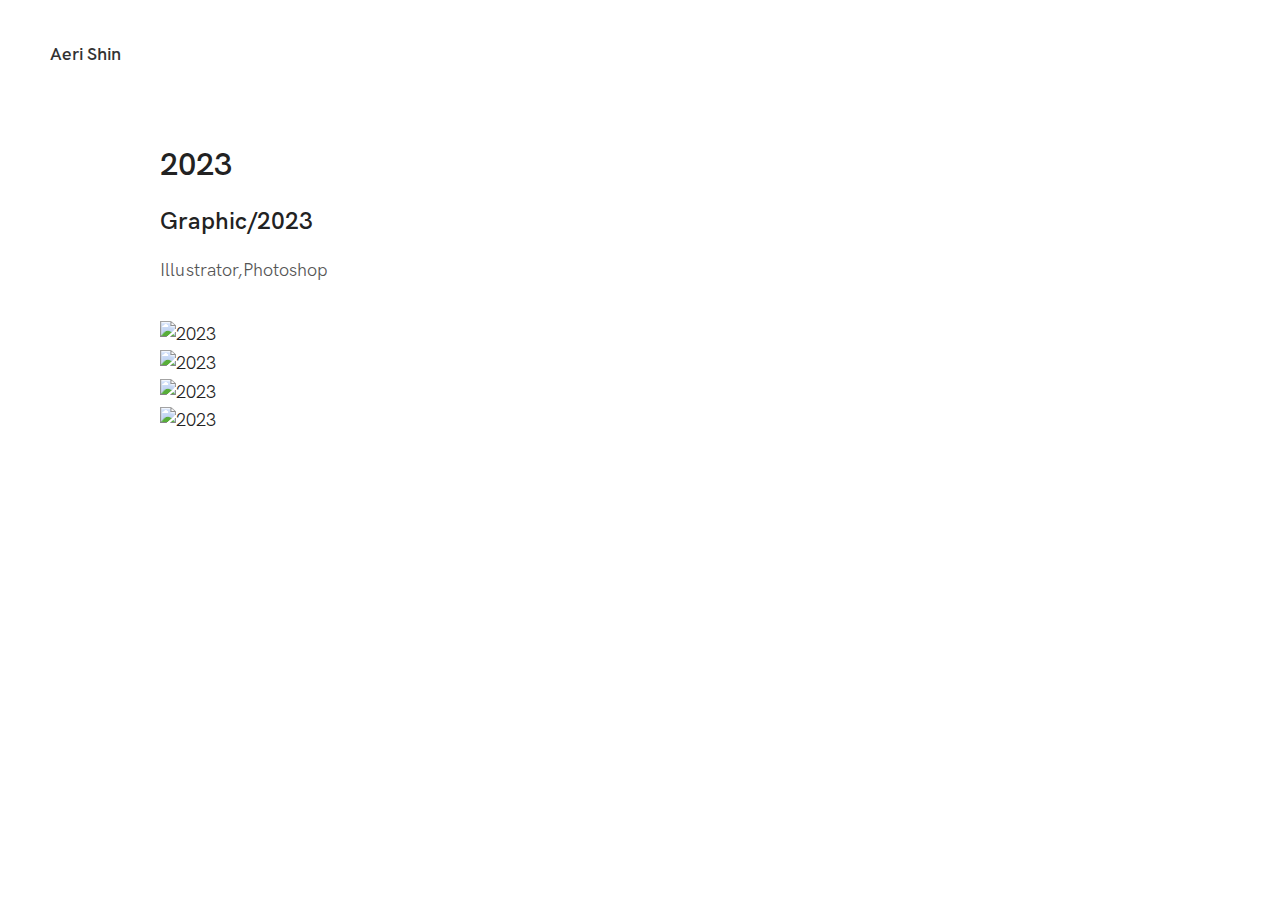
==== 2023.html @ 34d68b78 "Add files via upload" ====
<!doctype html>
<html class="no-js" lang="en">
    <head>
        <meta charset="utf-8">
        <meta http-equiv="x-ua-compatible" content="ie=edge">
        <title>비울수록 채워지는 &ndash; 2021</title>
        <meta name="description" content="Designer focused on UI/UX design, visual design and prototyping.">
        <meta name="viewport" content="width=device-width, initial-scale=1">

        <link rel="apple-touch-icon" sizes="180x180" href="./images/favicon.ico">
        <link rel="icon" type="image/png" sizes="32x32" href="./images/favicon.ico">
        <link rel="icon" type="image/png" sizes="16x16" href="./images/favicon.ico">
        <meta name="theme-color" content="#2f89fc">

        <link rel="stylesheet" href="./css/font.css">
        <link rel="stylesheet" href="./css/normalize.css">
        <link rel="stylesheet" href="./css/skeleton.css">
        <link rel="stylesheet" href="./css/main.css">

        <script>
            (function(h,o,t,j,a,r){
                h.hj=h.hj||function(){(h.hj.q=h.hj.q||[]).push(arguments)};
                h._hjSettings={hjid:969614,hjsv:6};
                a=o.getElementsByTagName('head')[0];
                r=o.createElement('script');r.async=1;
                r.src=t+h._hjSettings.hjid+j+h._hjSettings.hjsv;
                a.appendChild(r);
            })(window,document,'https://static.hotjar.com/c/hotjar-','.js?sv=');
        </script>
    </head>
    <body>

        <nav class="navbar clearfix">
            <h1 class="logo"><a href="./index.html">Aeri Shin</a></h1>
            <ul class="nav">
            </ul>
            <a class="nav-toggle" href="javascript:void(0)"><span class="nav-icon"></span></a>
        </nav>

        <section class="work-header">
            <div class="container container-l">
                    <div class="twelve columns">
                        <h2>2023</h2>
                        <h3>Graphic/2023</h3>
                        <p>Illustrator,Photoshop</p>
                    </div>
                </div>
            </div>
        </section>



            <div class="container container-l">
                <div class="row">
                    <div class="twelve columns">
                        <img class="image" src="images/2023_1.jpg" alt="2023">
                    </div>
                </div>
            </div>
            <div class="container container-l">
                <div class="row">
                    <div class="twelve columns">
                        <img class="image" src="images/2023_2.jpg" alt="2023">
                    </div>
                </div>
            </div>
            <div class="container container-l">
                <div class="row">
                    <div class="twelve columns">
                        <img class="image" src="images/2023_3.jpg" alt="2023">
                    </div>
                </div>
            </div>
            <div class="container container-l">
                <div class="row">
                    <div class="twelve columns">
                        <img class="image" src="images/2023_4.jpg" alt="2023">
                    </div>
                </div>
            </div>

        </main>

        <footer class="footer">
            <div class="container">
            </div>
        </footer>
        <script src="https://ajax.googleapis.com/ajax/libs/jquery/3.2.1/jquery.min.js"></script>
        <script src="js/main.js"></script>
        </html>
---- css/font.css ----
@font-face {
    font-family: 'HK Grotesk';
    src: url('../fonts/HKGrotesk-Regular.woff2') format('woff2'),
    url('../fonts/HKGrotesk-Regular.woff') format('woff');
    font-weight: normal;
    font-style: normal;
}

@font-face {
    font-family: 'HK Grotesk';
    src: url('../fonts/HKGrotesk-SemiBold.woff2') format('woff2'),
    url('../fonts/HKGrotesk-SemiBold.woff') format('woff');
    font-weight: 600;
    font-style: normal;
}

@font-face {
    font-family: 'HK Grotesk';
    src: url('../fonts/HKGrotesk-Italic.woff2') format('woff2'),
    url('../fonts/HKGrotesk-Italic.woff') format('woff');
    font-weight: normal;
    font-style: italic;
}
---- css/skeleton.css ----
/*
* Skeleton V2.0.4
* Copyright 2014, Dave Gamache
* www.getskeleton.com
* Free to use under the MIT license.
* http://www.opensource.org/licenses/mit-license.php
* 12/29/2014
*/


/* Table of contents
––––––––––––––––––––––––––––––––––––––––––––––––––
- Grid
- Base Styles
- Typography
- Links
- Buttons
- Forms
- Lists
- Code
- Tables
- Spacing
- Utilities
- Clearing
- Media Queries
*/


/* Grid
–––––––––––––––––––––––––––––––––––––––––––––––––– */
.container {
  position: relative;
  width: 100%;
  max-width: 700px;
  margin: 0 auto;
  padding: 0 20px;
  box-sizing: border-box; }
.column,
.columns {
  width: 100%;
  float: left;
  box-sizing: border-box; }

/* For devices larger than 400px */
@media (min-width: 400px) {
  /* .container {
    width: 85%;
    padding: 0; } */
}

/* For devices larger than 550px */
@media (min-width: 550px) {
  /* .container {
    width: 80%; } */
  .column,
  .columns {
    margin-left: 4%; }
  .column:first-child,
  .columns:first-child {
    margin-left: 0; }

  .one.column,
  .one.columns                    { width: 4.66666666667%; }
  .two.columns                    { width: 13.3333333333%; }
  .three.columns                  { width: 22%;            }
  .four.columns                   { width: 30.6666666667%; }
  .five.columns                   { width: 39.3333333333%; }
  .six.columns                    { width: 48%;            }
  .seven.columns                  { width: 56.6666666667%; }
  .eight.columns                  { width: 65.3333333333%; }
  .nine.columns                   { width: 74.0%;          }
  .ten.columns                    { width: 82.6666666667%; }
  .eleven.columns                 { width: 91.3333333333%; }
  .twelve.columns                 { width: 100%; margin-left: 0; }

  .one-third.column               { width: 30.6666666667%; }
  .two-thirds.column              { width: 65.3333333333%; }

  .one-half.column                { width: 48%; }

  /* Offsets */
  .offset-by-one.column,
  .offset-by-one.columns          { margin-left: 8.66666666667%; }
  .offset-by-two.column,
  .offset-by-two.columns          { margin-left: 17.3333333333%; }
  .offset-by-three.column,
  .offset-by-three.columns        { margin-left: 26%;            }
  .offset-by-four.column,
  .offset-by-four.columns         { margin-left: 34.6666666667%; }
  .offset-by-five.column,
  .offset-by-five.columns         { margin-left: 43.3333333333%; }
  .offset-by-six.column,
  .offset-by-six.columns          { margin-left: 52%;            }
  .offset-by-seven.column,
  .offset-by-seven.columns        { margin-left: 60.6666666667%; }
  .offset-by-eight.column,
  .offset-by-eight.columns        { margin-left: 69.3333333333%; }
  .offset-by-nine.column,
  .offset-by-nine.columns         { margin-left: 78.0%;          }
  .offset-by-ten.column,
  .offset-by-ten.columns          { margin-left: 86.6666666667%; }
  .offset-by-eleven.column,
  .offset-by-eleven.columns       { margin-left: 95.3333333333%; }

  .offset-by-one-third.column,
  .offset-by-one-third.columns    { margin-left: 34.6666666667%; }
  .offset-by-two-thirds.column,
  .offset-by-two-thirds.columns   { margin-left: 69.3333333333%; }

  .offset-by-one-half.column,
  .offset-by-one-half.columns     { margin-left: 52%; }

}


/* Base Styles
–––––––––––––––––––––––––––––––––––––––––––––––––– */
/* NOTE
html is set to 62.5% so that all the REM measurements throughout Skeleton
are based on 10px sizing. So basically 1.5rem = 15px :) */
html {
  font-size: 62.5%; }
body {
  font-size: 1.6em; /* currently ems cause chrome bug misinterpreting rems on body element */
  line-height: 1.6;
  font-weight: 400;
  font-family: "HK Grotesk", "HelveticaNeue", "Helvetica Neue", Helvetica, Arial, sans-serif;
  color: #222; }


/* Typography
–––––––––––––––––––––––––––––––––––––––––––––––––– */
h1, h2, h3, h4, h5, h6 {
  margin-top: 0;
  margin-bottom: 2rem;
  font-weight: 600; }
h1 { font-size: 3.2rem; line-height: 1.2; }
h2 { font-size: 2.7rem; line-height: 1.25; }
h3 { font-size: 2.1rem; line-height: 1.3; }
h4 { font-size: 1.9rem; line-height: 1.35; }
h5 { font-size: 1.7rem; line-height: 1.5; }
h6 { font-size: 1.5rem; line-height: 1.6; }

/* Larger than phablet */
@media (min-width: 550px) {
  h1 { font-size: 4.0rem; }
  h2 { font-size: 3.2rem; }
  h3 { font-size: 2.4rem; }
  h4 { font-size: 2.1rem; }
  h5 { font-size: 1.9rem; }
  h6 { font-size: 1.5rem; }
  body { font-size: 1.8em; }
}

p {
  margin-top: 0; }


/* Links
–––––––––––––––––––––––––––––––––––––––––––––––––– */
a {
  color: #ffa60b; }
a:hover {
  color: #ce8301; }


/* Buttons
–––––––––––––––––––––––––––––––––––––––––––––––––– */
.button,
button,
input[type="submit"],
input[type="reset"],
input[type="button"] {
  display: inline-block;
  height: 38px;
  padding: 0 30px;
  color: #555;
  text-align: center;
  font-size: 11px;
  font-weight: 600;
  line-height: 38px;
  letter-spacing: .1rem;
  text-transform: uppercase;
  text-decoration: none;
  white-space: nowrap;
  background-color: transparent;
  border-radius: 4px;
  border: 1px solid #bbb;
  cursor: pointer;
  box-sizing: border-box; }
.button:hover,
button:hover,
input[type="submit"]:hover,
input[type="reset"]:hover,
input[type="button"]:hover,
.button:focus,
button:focus,
input[type="submit"]:focus,
input[type="reset"]:focus,
input[type="button"]:focus {
  color: #333;
  border-color: #888;
  outline: 0; }
.button.button-primary,
button.button-primary,
input[type="submit"].button-primary,
input[type="reset"].button-primary,
input[type="button"].button-primary {
  color: #FFF;
  background-color: #ffb029;
  border-color: #ffb029; }
.button.button-primary:hover,
button.button-primary:hover,
input[type="submit"].button-primary:hover,
input[type="reset"].button-primary:hover,
input[type="button"].button-primary:hover,
.button.button-primary:focus,
button.button-primary:focus,
input[type="submit"].button-primary:focus,
input[type="reset"].button-primary:focus,
input[type="button"].button-primary:focus {
  color: #FFF;
  background-color: #dbac1e;
  border-color: #dbac1e; }


/* Forms
–––––––––––––––––––––––––––––––––––––––––––––––––– */
input[type="email"],
input[type="number"],
input[type="search"],
input[type="text"],
input[type="tel"],
input[type="url"],
input[type="password"],
textarea,
select {
  height: 38px;
  padding: 6px 10px; /* The 6px vertically centers text on FF, ignored by Webkit */
  background-color: #fff;
  border: 1px solid #D1D1D1;
  border-radius: 4px;
  box-shadow: none;
  box-sizing: border-box; }
/* Removes awkward default styles on some inputs for iOS */
input[type="email"],
input[type="number"],
input[type="search"],
input[type="text"],
input[type="tel"],
input[type="url"],
input[type="password"],
textarea {
  -webkit-appearance: none;
     -moz-appearance: none;
          appearance: none; }
textarea {
  min-height: 65px;
  padding-top: 6px;
  padding-bottom: 6px; }
input[type="email"]:focus,
input[type="number"]:focus,
input[type="search"]:focus,
input[type="text"]:focus,
input[type="tel"]:focus,
input[type="url"]:focus,
input[type="password"]:focus,
textarea:focus,
select:focus {
  border: 1px solid #ffa60b;
  outline: 0; }
label,
legend {
  display: block;
  margin-bottom: .5rem;
  font-weight: 600; }
fieldset {
  padding: 0;
  border-width: 0; }
input[type="checkbox"],
input[type="radio"] {
  display: inline; }
label > .label-body {
  display: inline-block;
  margin-left: .5rem;
  font-weight: normal; }


/* Lists
–––––––––––––––––––––––––––––––––––––––––––––––––– */
ul {
  list-style: circle inside; }
ol {
  list-style: decimal inside; }
ol, ul {
  padding-left: 0;
  margin-top: 0; }
ul ul,
ul ol,
ol ol,
ol ul {
  margin: 1.5rem 0 1.5rem 3rem;
  font-size: 90%; }
li {
  margin-bottom: 1rem; }


/* Code
–––––––––––––––––––––––––––––––––––––––––––––––––– */
code {
  padding: .2rem .5rem;
  margin: 0 .2rem;
  font-size: 90%;
  white-space: nowrap;
  background: #F1F1F1;
  border: 1px solid #E1E1E1;
  border-radius: 4px; }
pre > code {
  display: block;
  padding: 1rem 1.5rem;
  white-space: pre; }


/* Tables
–––––––––––––––––––––––––––––––––––––––––––––––––– */
th,
td {
  padding: 12px 15px;
  text-align: left;
  border-bottom: 1px solid #E1E1E1; }
th:first-child,
td:first-child {
  padding-left: 0; }
th:last-child,
td:last-child {
  padding-right: 0; }


/* Spacing
–––––––––––––––––––––––––––––––––––––––––––––––––– */
button,
.button {
  margin-bottom: 1rem; }
input,
textarea,
select,
fieldset {
  margin-bottom: 1.5rem; }
pre,
blockquote,
dl,
figure,
table,
p,
ul,
ol,
form {
  margin-bottom: 2.5rem; }


/* Utilities
–––––––––––––––––––––––––––––––––––––––––––––––––– */
.u-full-width {
  width: 100%;
  box-sizing: border-box; }
.u-max-full-width {
  max-width: 100%;
  box-sizing: border-box; }
.u-pull-right {
  float: right; }
.u-pull-left {
  float: left; }


/* Misc
–––––––––––––––––––––––––––––––––––––––––––––––––– */
hr {
  margin-top: 5.3rem;
  margin-bottom: 5rem;
  border-width: 0;
  border-top: 1px solid #E1E1E1; }


/* Clearing
–––––––––––––––––––––––––––––––––––––––––––––––––– */

/* Self Clearing Goodness */
.container:after,
.row:after,
.u-cf {
  content: "";
  display: table;
  clear: both; }


/* Media Queries
–––––––––––––––––––––––––––––––––––––––––––––––––– */
/*
Note: The best way to structure the use of media queries is to create the queries
near the relevant code. For example, if you wanted to change the styles for buttons
on small devices, paste the mobile query code up in the buttons section and style it
there.
*/


/* Larger than mobile */
@media (min-width: 400px) {}

/* Larger than phablet (also point when grid becomes active) */
@media (min-width: 550px) {}

/* Larger than tablet */
@media (min-width: 750px) {}

/* Larger than desktop */
@media (min-width: 1000px) {}

/* Larger than Desktop HD */
@media (min-width: 1200px) {}
---- css/main.css ----
*, *:before, *:after {
	box-sizing: border-box;
}

.blocker {
  position: fixed;
  top: 0; right: 0; bottom: 0; left: 0;
  width: 100%; height: 100%;
  overflow: auto;













  
  z-index: 5;
  padding: 20px;
  background-color: rgba(255,255,255,0.8);
  text-align: left;
}

.title h3,.title p{dispaly:inline;}

.blocker:before {
  content: "";
  display: inline-block;
  height: 100%;
  vertical-align: middle;
  margin-right: -0.05em;
}

.blocker.behind {
  background-color: transparent;
}

.modal {
  display: none;
  vertical-align: middle;
  position: relative;
  z-index: 6;
  max-width: 960px;
  width: 100%;
  background: #000;
  text-align: left;
  box-shadow: 0 0 20px rgba(0,0,0,0.1);
}

.modal a.close-modal {
  position: absolute;
  top: -12.5px;
  right: -12.5px;
  display: block;
  width: 30px;
  height: 30px;
  text-indent: -9999px;
  background-size: contain;
  background-repeat: no-repeat;
  background-position: center center;
  background-image: url('[data-uri]');
  box-shadow: 0 2px 4px rgba(0,0,0,0.1);
  border-radius: 15px;
}

.modal-spinner {
  display: none;
  position: fixed;
  top: 50%;
  left: 50%;
  transform: translateY(-50%) translateX(-50%);
  padding: 12px 16px;
  border-radius: 5px;
  background-color: #111;
  height: 20px;
}

.modal-spinner > div {
  border-radius: 100px;
  background-color: #fff;
  height: 20px;
  width: 2px;
  margin: 0 1px;
  display: inline-block;

  -webkit-animation: sk-stretchdelay 1.2s infinite ease-in-out;
  animation: sk-stretchdelay 1.2s infinite ease-in-out;
}

.modal-spinner .rect2 {
  -webkit-animation-delay: -1.1s;
  animation-delay: -1.1s;
}

.modal-spinner .rect3 {
  -webkit-animation-delay: -1.0s;
  animation-delay: -1.0s;
}

.modal-spinner .rect4 {
  -webkit-animation-delay: -0.9s;
  animation-delay: -0.9s;
}

@-webkit-keyframes sk-stretchdelay {
  0%, 40%, 100% { -webkit-transform: scaleY(0.5) }
  20% { -webkit-transform: scaleY(1.0) }
}

@keyframes sk-stretchdelay {
  0%, 40%, 100% {
    transform: scaleY(0.5);
    -webkit-transform: scaleY(0.5);
  }  20% {
    transform: scaleY(1.0);
    -webkit-transform: scaleY(1.0);
  }
}

body {
	-webkit-font-smoothing: antialiased;
}



body:before {
	content: '';
	position: absolute;
	top: 0;
	left: 0;
	height: 3px;
	width: 100%;
	background: #fff;
	z-index: 4;
}

.work-header {
	padding: 105px 0 10px;
}


.container-l {
	max-width: 1000px;
}

.no-margin {
	margin: 0;
}

b, strong {
	font-weight: 600;
}

img {
	max-width: 100%;
	height: auto;
	display: block;
}

.video-wrapper {
	position: relative;
	padding-bottom: 56.25%; /* 16:9 */
	padding-top: 25px;
	height: 0;
}


.video-wrapper iframe {
	position: absolute;
	top: 0px;
	left: 0px;
	width: 100%;
	height: 100%;
	color: ffffff;
}


.work-content sub {
	vertical-align: center;
	bottom: initial;
}

.work-header p {
	color: #555;
	font-weight: 400;
}

.work-content .image {
	/* margin: 0 0 0px; */
	margin: 10px 0 0px;
}

.work-content .video {
	/* margin: 0 0 0px; */
	margin: 10px 0 0px;
}

.about-content .image {
	margin: 0 0 50px;
}

.work-content .inline-image {
	margin: 55px 0 25px;
}

.work-content .photo-caption {
	font-size: 1.6rem;
	color: #555;
}

.footer {
	padding-bottom: 65px;
}

.footer p {
	color: #555;
	font-size: 1.6rem;
	margin-bottom: 20px;
	
}

.footer p a {
	text-decoration: none;
	color: #555;
}

.footer .social-icons li {
	display: inline;
}

.footer .social-icons li a {
	display: inline-block;
}

.footer .social-icons li:not(:last-child) a {
	margin-right: 10px;
}

.navbar {
	padding: 41px 50px 0;
}

.navbar .logo {
	float: left;
	font-size: 1.8rem;
	margin: 0;
	line-height: 1.6;
}

.navbar .logo a {
	color: #333;
	text-decoration: none;
	font-weight: 600;
}

.navbar .nav {
	float: right;
	margin: 0;
}

.navbar .nav li {
	display: inline;
}

.navbar .nav li a {
	display: inline-block;
	text-decoration: none;
	color: #666;
}

.navbar .nav li a.active {
	color: #333;
	font-weight: 600;
}

.navbar .nav li:not(:last-child) a {
	margin-right: 40px;
}

.work-cta {
	padding: 90px 0 105px;
}

.work-cta h3 {
}

.hero {
	padding: 20px 0 80px;
}

.hero h2 {
	max-width: 700px;
	font-size: 3.2rem;
	font-weight: 400;
	line-height: 200%;
	
}

.hero h2 .highlight {
	color: #ffa60b;
}

.work {
	padding-bottom: 65px;
}

.work-panel {
	width: calc(50% - 10px);
	background-color: #FFF;
	text-decoration: none;
	display: block;
	float: left;
	margin-bottom: 20px;
	position: relative;
	overflow: hidden;
	
}

.work-panel:after {
	content: '';
	position: absolute;
	top: 0;
	right: 0;
	left: 0;
	bottom: 0;
	background: #b8babb;
	opacity: 0;
	transform: translate3d(-100%, 0, 0);
	transition: transform 0.2s ease-in-out, opacity 0.3s ease-in-out;
}

.work-panel:hover:after {
	opacity: 0.95;
	transform: translate3d(0, 0, 0);
}

.work-panel:hover p {
	opacity: 1;
}

.work-panel:hover p {
	color: #FFF;
}

.work-panel:nth-child(1), .work-panel:nth-child(3), .work-panel:nth-child(5) {
	margin-right: 20px;
}

.work-panel p {
	font-size: 2.4rem;
	color: #333;
	font-weight: 900;
	margin-bottom: 5px;
	position: absolute;
	top: 35px;
	left: 40px;
	z-index: 2;
	transition: all 0.2s ease-in-out;
}

.work-panel p {
	max-width: 260px;
	color: #FFF;
	opacity: 0;
	position: absolute;
	left: 40px;
	top: 74px;
	z-index: 2;
	transition: all 0.2s ease-in-out;
}

.work-panel-metime {
	background-image: url('./images/images_metimep.jpg');
	background-size: 100%;
}

.work-panel-pippy {
	background-image: url('./images/images_pippy.jpg');
	background-size: 100%;
}

.work-panel-papertube {
	background-image: url('./images/images_papertube.jpg');
	background-size: 100%;
}

.work-panel-neonotewindows {
	background-image: url('./images/images_neonotewindows.jpg');
	background-size: 100%;
}

.work-panel-soulfarmers {
	background-image: url('./images/images_soulfarmers.jpg');
	background-size: 100%;
}

.work-panel-portfolio {
	background-image: url('./images/images_portfolio.jpg');
	background-size: 100%;
}

.work-panel .view-more {
	opacity: 0;
	z-index: 2;
	position: absolute;
	left: 40px;
	bottom: 33px;
	color: #FFF;
	font-weight: 600;
	transition: all 0.2s ease-in-out;
}

.work-panel .view-more:after {
	content: ' \203A';
	vertical-align: -1px;
}

.work-panel:hover .view-more {
	opacity: 1;
}

.work-info p {
	max-width: 290px;
	margin-bottom: 0;
}

.about-content {
	padding: 100px 0 108px;
}

.view-prototype svg {
	display: inline-block;
	vertical-align: -4px;
	margin-right: 10px;
}

.view-prototype:hover svg path {
	fill: #ffa60b;
}

.nav-toggle {
	height: 70px;
	width: 60px;
	padding: 35px 20px 21px 20px;
	position: absolute;
	top: 0;
	right: 0;
	display: none;
}

.nav-icon {
	height: 2px;
	width: 20px;
	display: block;
	background-color: #ffa60b;
	position: relative;
}

.nav-icon:before {
	content: '';
	height: 2px;
	width: 20px;
	background-color: #ffa60b;
	position: absolute;
	top: 6px;
	transition: 0.1s transform ease-in-out;
}

.nav-icon:after {
	content: '';
	height: 2px;
	width: 20px;
	background-color: #ffa60b;
	position: absolute;
	top: -6px;
	transition: 0.1s transform ease-in-out;
}

.nav-toggle.open .nav-icon:before {
	transform: translate3d(0,-6px,0);
}

.nav-toggle.open .nav-icon:after {
	transform: translate3d(0,6px,0);
}

@media (max-width: 1015px) {
	.navbar {
		padding-right: 20px;
		padding-left: 20px;
	}
}

@media (max-width: 900px) {
	.work-panel p, .work-panel .view-more, .work-panel:after {
		display: none;
	}

	.work-panel h3 {
		font-size: 2rem;
		top: 28px;
		left: 30px;
	}
}

@media (max-width: 550px) {

	body:before {
		position: fixed;
	}

	.hero {
		padding-top: 157px;
		padding-bottom: 70px;
	}

	.work {
		padding-bottom: 70px;
	}

	.work-header {
		padding-top: 161px;
		padding-bottom: 44px;
	}


	.work-spacing {
		padding-top: 80px;
		padding-bottom: 20px;
	}


	.footer {
		padding-bottom: 80px;
	}

	.nav-toggle {
		display: block;
	}

	.container.container-l {
		width: 100%;
		padding-left: 0;
		padding-right: 0;
	}

	.work-cta {
		padding-top: 40px;
		padding-bottom: 65px;
	}

	.work-info p {
		margin-bottom: 2.5rem;
	}

	.about-content {
		padding-top: 123px;
		padding-bottom: 59px;
	}

	.work-panel {
		width: 100%;
		align-content: flex-start;
	}

	.work-panel:nth-child(1), .work-panel:nth-child(3) {
		margin-right: 0;
	}

	.work-panel h3 {
		font-size: 1.8rem;
	}

	.hero h2 {
		font-size: 2.7rem;
	}

	.navbar {
		position: fixed;
		top: 0;
		left: 0;
		width: 100%;
		padding: 0;
		z-index: 3;
		transition: 0.2s box-shadow ease-in-out;
	}

	.navbar.open {
		box-shadow: 0 5px 0px 0 rgba(0,0,0,0.1);
	}

	.navbar .logo {
		height: 73px;
		width: 100%;
		padding: 0 20px;
		float: none;
		background-color: rgba(255,255,255,0.95);
		border-bottom: 1px solid rgba(0,0,0,0.12);
		line-height: 73px;
	}

	.navbar .nav {
		width: 100%;
		float: none;
		display: none;
	}

	.navbar .nav li {
		display: block;
		margin: 0;
	}

	.navbar .nav li a {
		display: block;
		background-color: rgba(255,255,255,0.95);
		line-height: 60px;
		padding: 0 20px;
	}

	.navbar .nav li:not(:last-child) a {
		margin: 0;
		border-bottom: 1px solid #E1E1E1;
	}

	.home .hero, .home .work, .home .footer {
		padding-right: 20px;
		padding-left: 0px;
	}

	.footer p {
		font-size: 1.4rem;
	}

	.work-content .image.user-flow {
		padding-right: 0px;
		padding-left: 0px;
	}
}
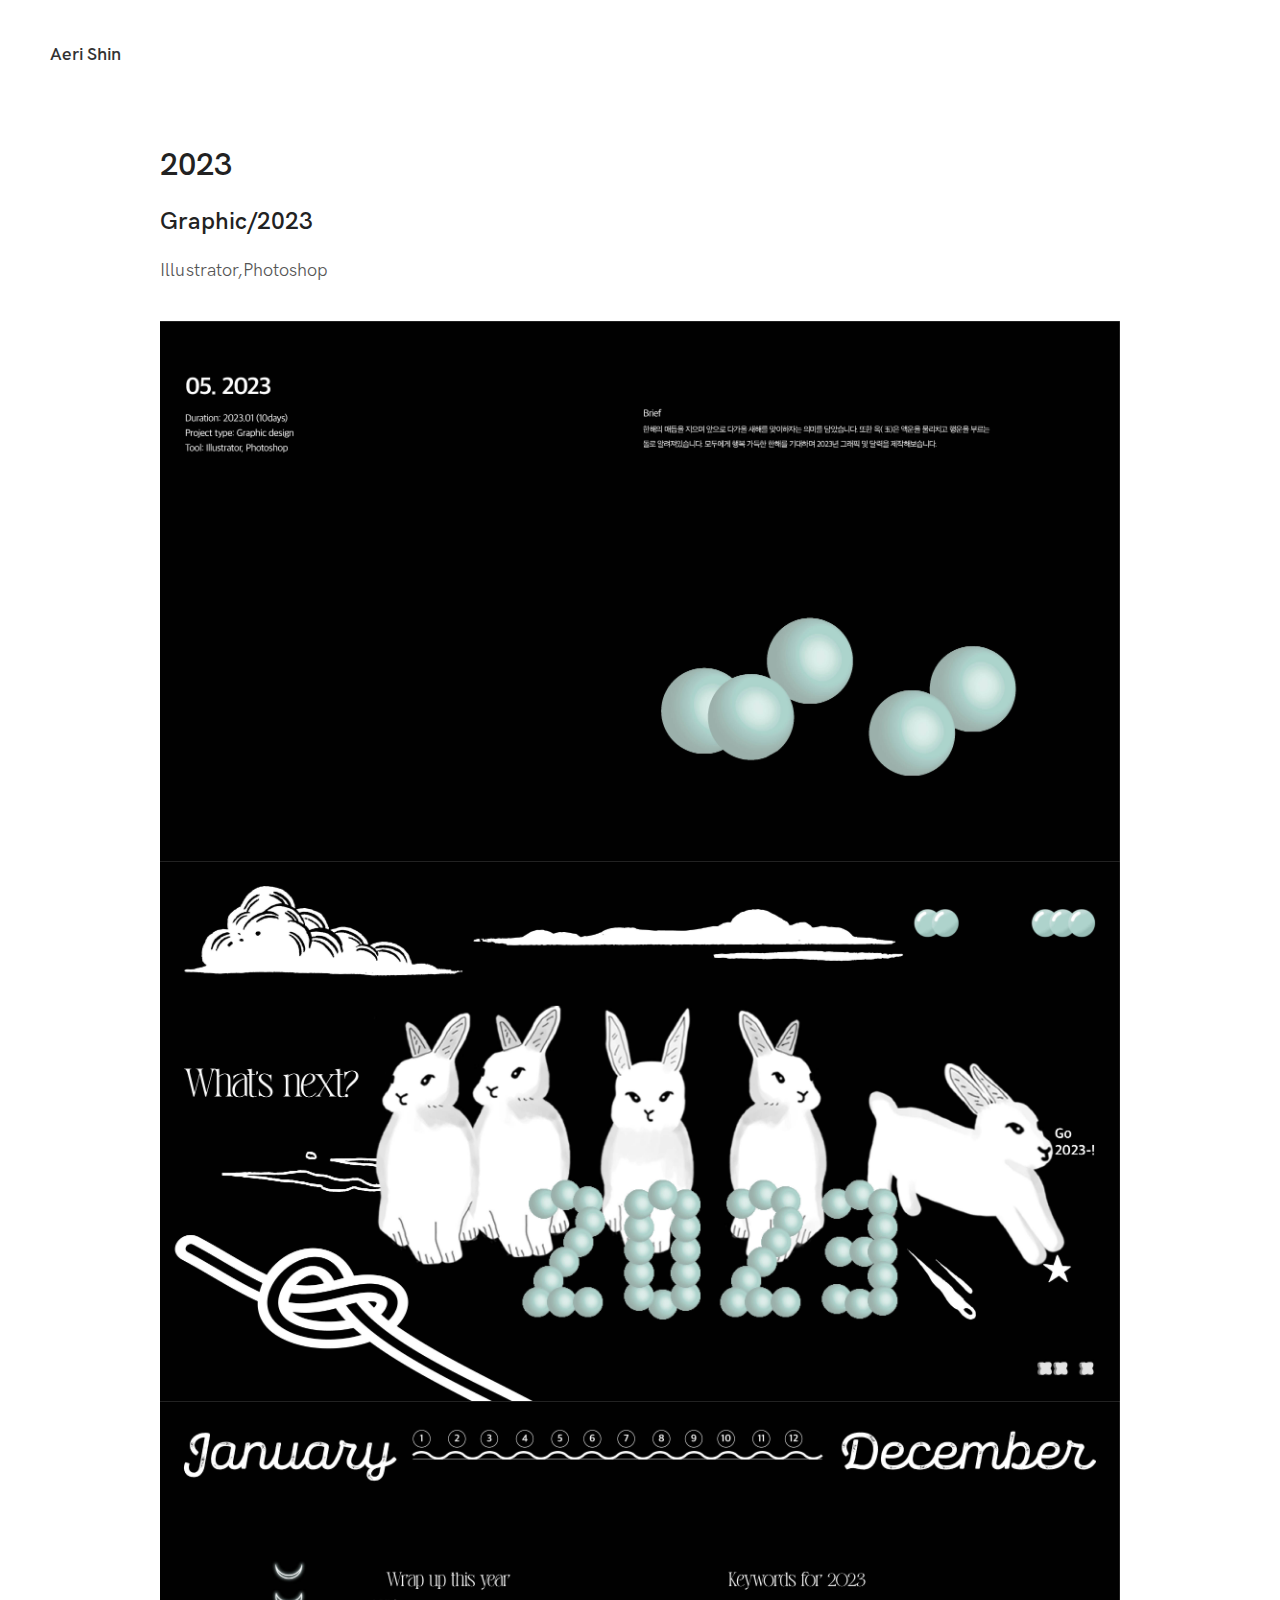
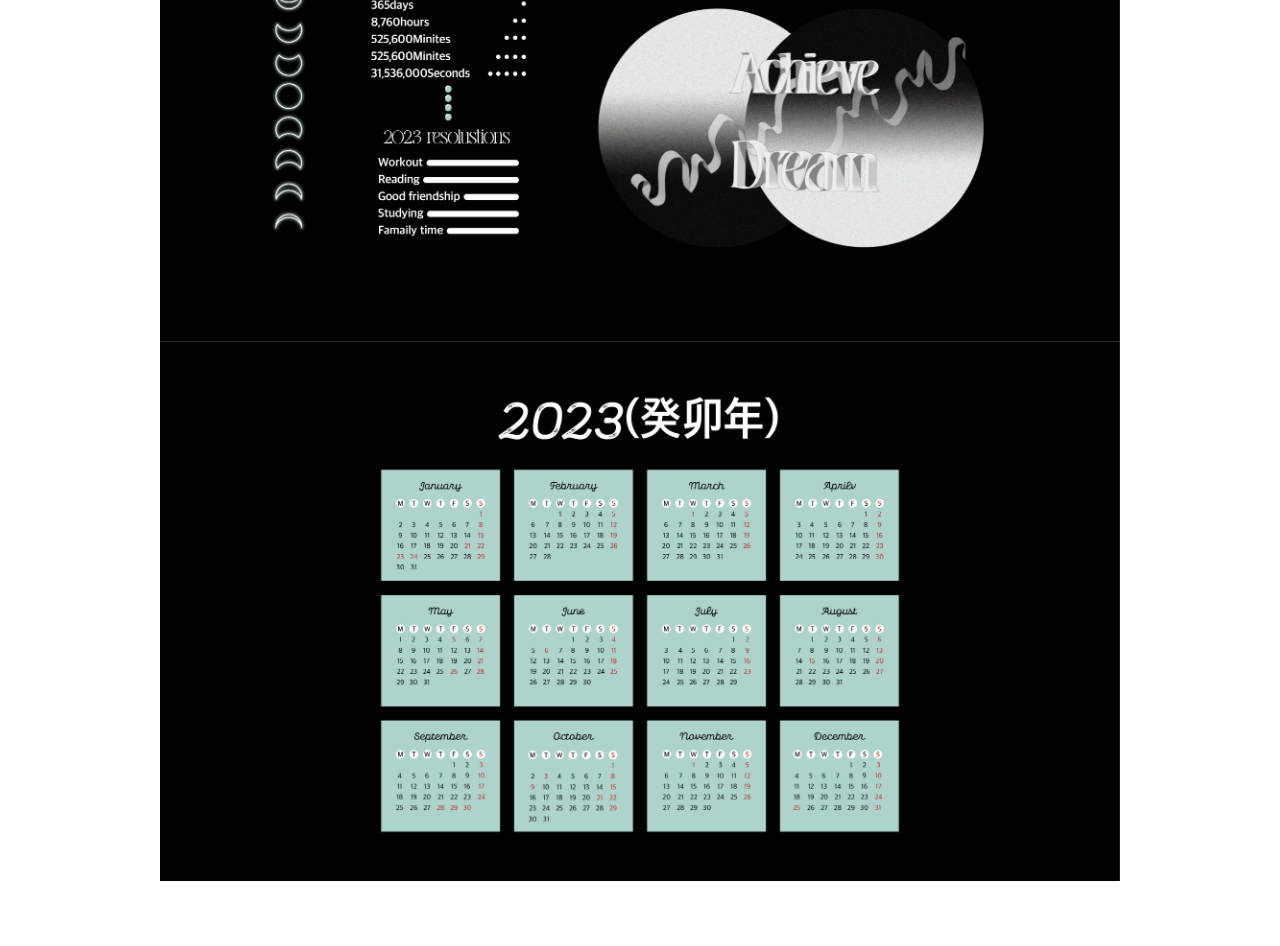
==== commit 99dd2063: "Update 2023.html" ====
--- a/2023.html
+++ b/2023.html
@@ -3,7 +3,7 @@
     <head>
         <meta charset="utf-8">
         <meta http-equiv="x-ua-compatible" content="ie=edge">
-        <title>비울수록 채워지는 &ndash; 2021</title>
+        <title>2023 &ndash;</title>
         <meta name="description" content="Designer focused on UI/UX design, visual design and prototyping.">
         <meta name="viewport" content="width=device-width, initial-scale=1">
 
@@ -87,4 +87,4 @@
         </footer>
         <script src="https://ajax.googleapis.com/ajax/libs/jquery/3.2.1/jquery.min.js"></script>
         <script src="js/main.js"></script>
-        </html>+        </html>
--- a/css/main.css
+++ b/css/main.css
@@ -516,22 +516,22 @@
 	}
 
 	.hero {
-		padding-top: 157px;
-		padding-bottom: 70px;
+		padding-top: 80px;
+		padding-bottom: 50px;
 	}
 
 	.work {
-		padding-bottom: 70px;
+		padding-bottom: 10px;
 	}
 
 	.work-header {
-		padding-top: 161px;
+		padding-top: 100px;
 		padding-bottom: 44px;
 	}
 
 
 	.work-spacing {
-		padding-top: 80px;
+		padding-top: 50px;
 		padding-bottom: 20px;
 	}
 
@@ -641,4 +641,4 @@
 		padding-right: 0px;
 		padding-left: 0px;
 	}
-}+}
